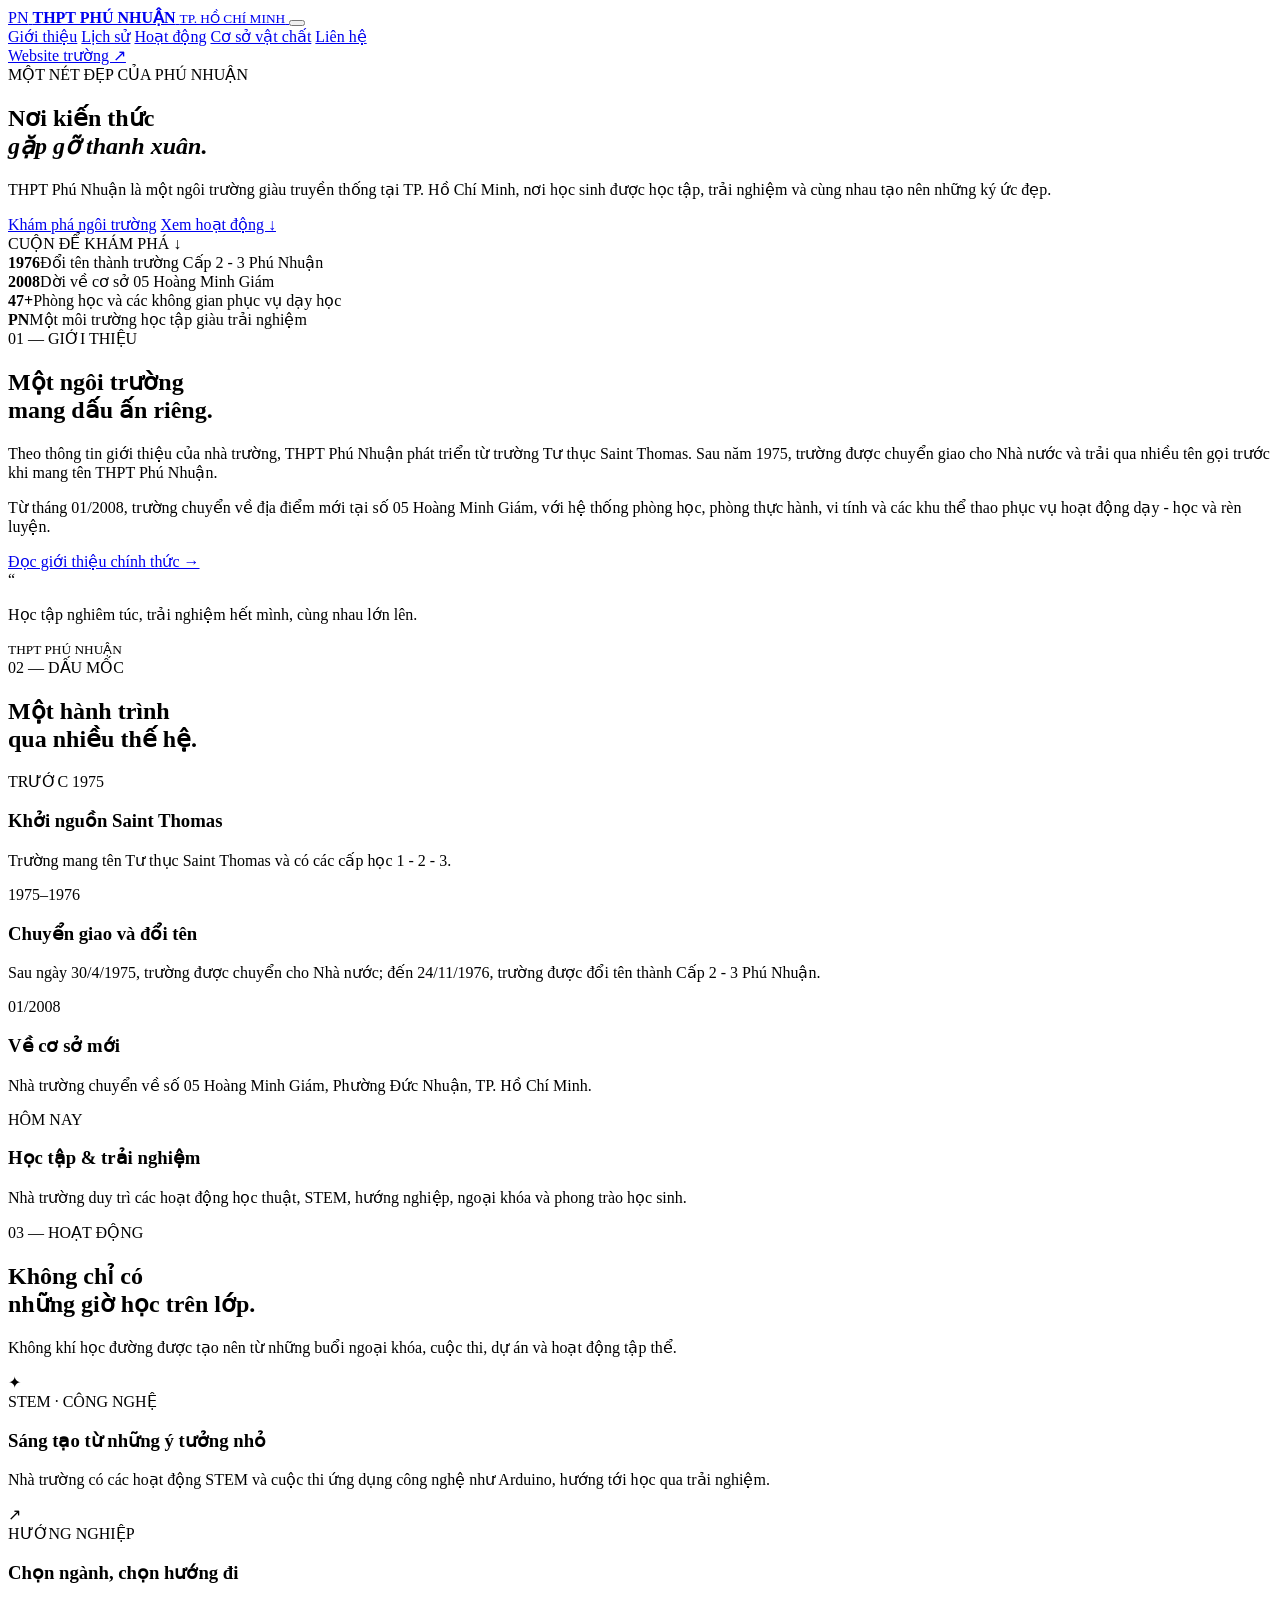
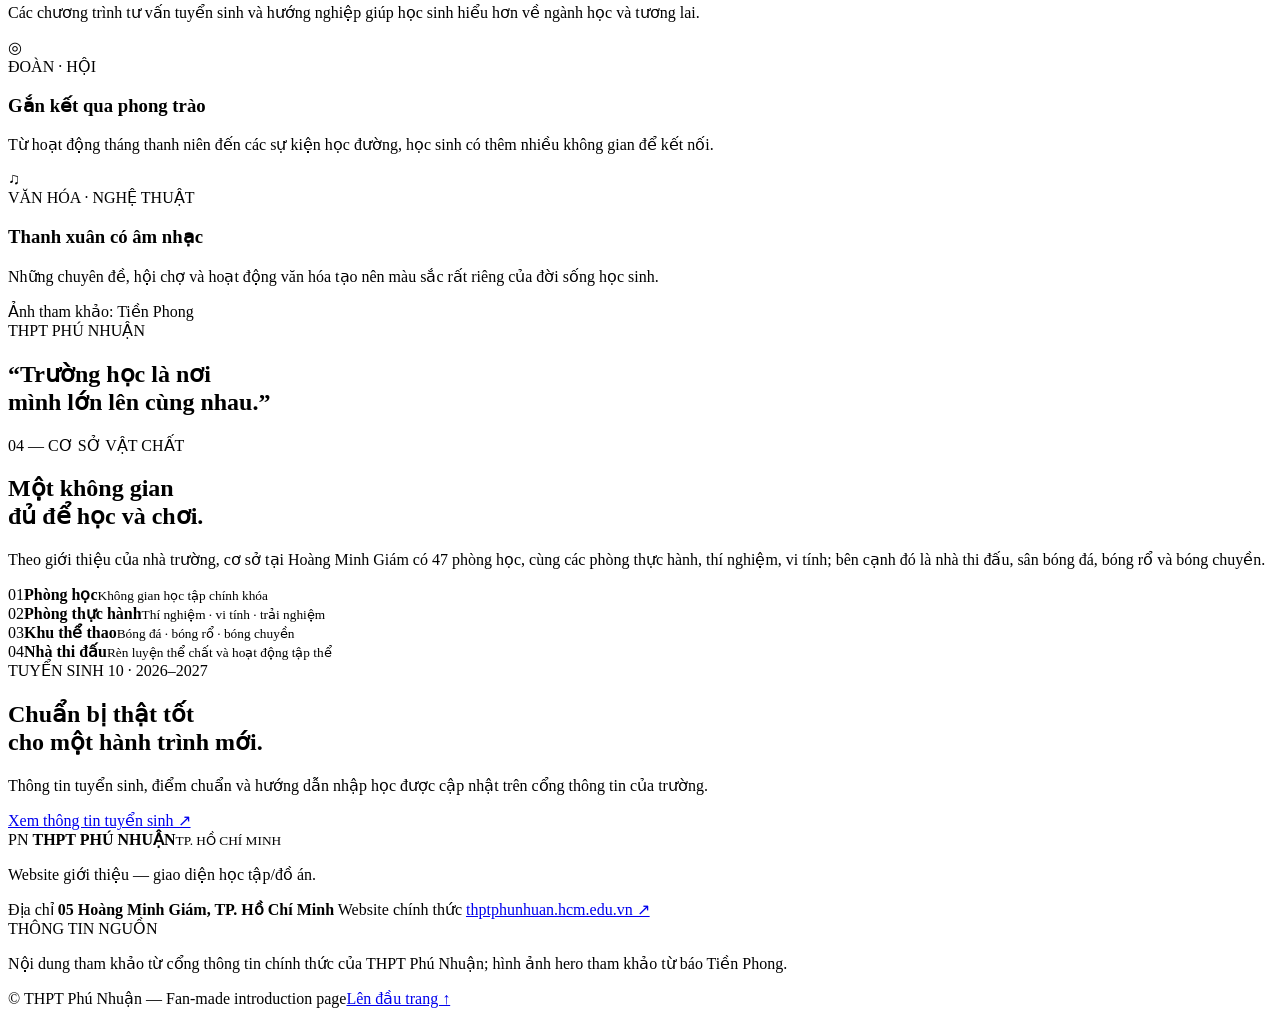
==== index.html @ c1752c41 "Create THPT Phu Nhuan introduction page" ====
<!DOCTYPE html>
<html lang="vi">
<head>
  <meta charset="UTF-8">
  <meta name="viewport" content="width=device-width, initial-scale=1.0">
  <meta name="description" content="Website giới thiệu Trường THPT Phú Nhuận - TP. Hồ Chí Minh.">
  <title>THPT Phú Nhuận | Mái trường thanh xuân</title>
  <link rel="stylesheet" href="style.css">
</head>
<body>
  <header class="site-header" id="top">
    <nav class="nav container">
      <a class="brand" href="#top" aria-label="Trang chủ THPT Phú Nhuận">
        <span class="brand-mark">PN</span>
        <span>
          <strong>THPT PHÚ NHUẬN</strong>
          <small>TP. HỒ CHÍ MINH</small>
        </span>
      </a>

      <button class="menu-toggle" type="button" aria-label="Mở menu" aria-expanded="false">
        <span></span><span></span><span></span>
      </button>

      <div class="nav-links">
        <a href="#gioi-thieu">Giới thiệu</a>
        <a href="#lich-su">Lịch sử</a>
        <a href="#hoat-dong">Hoạt động</a>
        <a href="#co-so">Cơ sở vật chất</a>
        <a href="#lien-he">Liên hệ</a>
      </div>

      <a class="nav-cta" href="https://thptphunhuan.hcm.edu.vn/" target="_blank" rel="noreferrer">Website trường ↗</a>
    </nav>
  </header>

  <main>
    <section class="hero">
      <div class="hero-overlay"></div>
      <div class="container hero-content">
        <div class="eyebrow">MỘT NÉT ĐẸP CỦA PHÚ NHUẬN</div>
        <h1>Nơi kiến thức<br><em>gặp gỡ thanh xuân.</em></h1>
        <p>
          THPT Phú Nhuận là một ngôi trường giàu truyền thống tại TP. Hồ Chí Minh,
          nơi học sinh được học tập, trải nghiệm và cùng nhau tạo nên những ký ức đẹp.
        </p>
        <div class="hero-actions">
          <a class="btn btn-primary" href="#gioi-thieu">Khám phá ngôi trường</a>
          <a class="btn btn-ghost" href="#hoat-dong">Xem hoạt động ↓</a>
        </div>
      </div>
      <div class="scroll-hint">CUỘN ĐỂ KHÁM PHÁ <span>↓</span></div>
    </section>

    <section class="stats">
      <div class="container stats-grid">
        <div class="stat-card reveal"><strong>1976</strong><span>Đổi tên thành trường Cấp 2 - 3 Phú Nhuận</span></div>
        <div class="stat-card reveal"><strong>2008</strong><span>Dời về cơ sở 05 Hoàng Minh Giám</span></div>
        <div class="stat-card reveal"><strong>47+</strong><span>Phòng học và các không gian phục vụ dạy học</span></div>
        <div class="stat-card reveal"><strong>PN</strong><span>Một môi trường học tập giàu trải nghiệm</span></div>
      </div>
    </section>

    <section class="section" id="gioi-thieu">
      <div class="container split">
        <div class="section-copy reveal">
          <div class="eyebrow">01 — GIỚI THIỆU</div>
          <h2>Một ngôi trường<br><span>mang dấu ấn riêng.</span></h2>
          <p>
            Theo thông tin giới thiệu của nhà trường, THPT Phú Nhuận phát triển từ trường
            Tư thục Saint Thomas. Sau năm 1975, trường được chuyển giao cho Nhà nước và
            trải qua nhiều tên gọi trước khi mang tên THPT Phú Nhuận.
          </p>
          <p>
            Từ tháng 01/2008, trường chuyển về địa điểm mới tại số 05 Hoàng Minh Giám,
            với hệ thống phòng học, phòng thực hành, vi tính và các khu thể thao phục vụ
            hoạt động dạy - học và rèn luyện.
          </p>
          <a class="text-link" href="https://thptphunhuan.hcm.edu.vn/gioi-thieu-truong-phu-nhuan/gioi-thieu-truong-thpt-phu-nhuan/ct/88426/430270" target="_blank" rel="noreferrer">Đọc giới thiệu chính thức →</a>
        </div>

        <div class="quote-card reveal">
          <span class="quote-mark">“</span>
          <p>Học tập nghiêm túc, trải nghiệm hết mình, cùng nhau lớn lên.</p>
          <div class="quote-line"></div>
          <small>THPT PHÚ NHUẬN</small>
        </div>
      </div>
    </section>

    <section class="section section-tinted" id="lich-su">
      <div class="container">
        <div class="section-heading reveal">
          <div class="eyebrow">02 — DẤU MỐC</div>
          <h2>Một hành trình<br><span>qua nhiều thế hệ.</span></h2>
        </div>

        <div class="timeline">
          <article class="timeline-item reveal">
            <div class="timeline-year">TRƯỚC 1975</div>
            <div class="timeline-dot"></div>
            <div class="timeline-content">
              <h3>Khởi nguồn Saint Thomas</h3>
              <p>Trường mang tên Tư thục Saint Thomas và có các cấp học 1 - 2 - 3.</p>
            </div>
          </article>
          <article class="timeline-item reveal">
            <div class="timeline-year">1975–1976</div>
            <div class="timeline-dot"></div>
            <div class="timeline-content">
              <h3>Chuyển giao và đổi tên</h3>
              <p>Sau ngày 30/4/1975, trường được chuyển cho Nhà nước; đến 24/11/1976, trường được đổi tên thành Cấp 2 - 3 Phú Nhuận.</p>
            </div>
          </article>
          <article class="timeline-item reveal">
            <div class="timeline-year">01/2008</div>
            <div class="timeline-dot"></div>
            <div class="timeline-content">
              <h3>Về cơ sở mới</h3>
              <p>Nhà trường chuyển về số 05 Hoàng Minh Giám, Phường Đức Nhuận, TP. Hồ Chí Minh.</p>
            </div>
          </article>
          <article class="timeline-item reveal">
            <div class="timeline-year">HÔM NAY</div>
            <div class="timeline-dot"></div>
            <div class="timeline-content">
              <h3>Học tập & trải nghiệm</h3>
              <p>Nhà trường duy trì các hoạt động học thuật, STEM, hướng nghiệp, ngoại khóa và phong trào học sinh.</p>
            </div>
          </article>
        </div>
      </div>
    </section>

    <section class="section" id="hoat-dong">
      <div class="container">
        <div class="section-heading center reveal">
          <div class="eyebrow">03 — HOẠT ĐỘNG</div>
          <h2>Không chỉ có<br><span>những giờ học trên lớp.</span></h2>
          <p>Không khí học đường được tạo nên từ những buổi ngoại khóa, cuộc thi, dự án và hoạt động tập thể.</p>
        </div>

        <div class="activity-grid">
          <article class="activity-card activity-feature reveal">
            <div class="activity-icon">✦</div>
            <div>
              <span>STEM · CÔNG NGHỆ</span>
              <h3>Sáng tạo từ những ý tưởng nhỏ</h3>
              <p>Nhà trường có các hoạt động STEM và cuộc thi ứng dụng công nghệ như Arduino, hướng tới học qua trải nghiệm.</p>
            </div>
          </article>

          <article class="activity-card reveal">
            <div class="activity-icon">↗</div>
            <span>HƯỚNG NGHIỆP</span>
            <h3>Chọn ngành, chọn hướng đi</h3>
            <p>Các chương trình tư vấn tuyển sinh và hướng nghiệp giúp học sinh hiểu hơn về ngành học và tương lai.</p>
          </article>

          <article class="activity-card reveal">
            <div class="activity-icon">◎</div>
            <span>ĐOÀN · HỘI</span>
            <h3>Gắn kết qua phong trào</h3>
            <p>Từ hoạt động tháng thanh niên đến các sự kiện học đường, học sinh có thêm nhiều không gian để kết nối.</p>
          </article>

          <article class="activity-card reveal">
            <div class="activity-icon">♫</div>
            <span>VĂN HÓA · NGHỆ THUẬT</span>
            <h3>Thanh xuân có âm nhạc</h3>
            <p>Những chuyên đề, hội chợ và hoạt động văn hóa tạo nên màu sắc rất riêng của đời sống học sinh.</p>
          </article>
        </div>
      </div>
    </section>

    <section class="photo-banner">
      <div class="photo-credit">Ảnh tham khảo: Tiền Phong</div>
      <div class="container photo-content">
        <div class="eyebrow">THPT PHÚ NHUẬN</div>
        <h2>“Trường học là nơi<br>mình lớn lên cùng nhau.”</h2>
      </div>
    </section>

    <section class="section section-dark" id="co-so">
      <div class="container split facility-wrap">
        <div class="section-copy reveal">
          <div class="eyebrow light">04 — CƠ SỞ VẬT CHẤT</div>
          <h2>Một không gian<br><span>đủ để học và chơi.</span></h2>
          <p>
            Theo giới thiệu của nhà trường, cơ sở tại Hoàng Minh Giám có 47 phòng học,
            cùng các phòng thực hành, thí nghiệm, vi tính; bên cạnh đó là nhà thi đấu,
            sân bóng đá, bóng rổ và bóng chuyền.
          </p>
        </div>

        <div class="facility-list reveal">
          <div><span>01</span><strong>Phòng học</strong><small>Không gian học tập chính khóa</small></div>
          <div><span>02</span><strong>Phòng thực hành</strong><small>Thí nghiệm · vi tính · trải nghiệm</small></div>
          <div><span>03</span><strong>Khu thể thao</strong><small>Bóng đá · bóng rổ · bóng chuyền</small></div>
          <div><span>04</span><strong>Nhà thi đấu</strong><small>Rèn luyện thể chất và hoạt động tập thể</small></div>
        </div>
      </div>
    </section>

    <section class="section admissions">
      <div class="container admissions-box reveal">
        <div>
          <div class="eyebrow">TUYỂN SINH 10 · 2026–2027</div>
          <h2>Chuẩn bị thật tốt<br>cho một hành trình mới.</h2>
          <p>Thông tin tuyển sinh, điểm chuẩn và hướng dẫn nhập học được cập nhật trên cổng thông tin của trường.</p>
        </div>
        <a class="btn btn-primary" href="https://thptphunhuan.hcm.edu.vn/tuyen-sinh-10-nam-hoc-2026-2027/thong-tin-tuyen-sinh-10-nam-hoc-2026-2027/ctfull/99008/560728" target="_blank" rel="noreferrer">Xem thông tin tuyển sinh ↗</a>
      </div>
    </section>
  </main>

  <footer class="site-footer" id="lien-he">
    <div class="container footer-grid">
      <div>
        <div class="brand footer-brand">
          <span class="brand-mark">PN</span>
          <span><strong>THPT PHÚ NHUẬN</strong><small>TP. HỒ CHÍ MINH</small></span>
        </div>
        <p class="footer-note">Website giới thiệu — giao diện học tập/đồ án.</p>
      </div>
      <div class="footer-contact">
        <span>Địa chỉ</span>
        <strong>05 Hoàng Minh Giám, TP. Hồ Chí Minh</strong>
        <span>Website chính thức</span>
        <a href="https://thptphunhuan.hcm.edu.vn/" target="_blank" rel="noreferrer">thptphunhuan.hcm.edu.vn ↗</a>
      </div>
      <div class="footer-credit">
        <span>THÔNG TIN NGUỒN</span>
        <p>Nội dung tham khảo từ cổng thông tin chính thức của THPT Phú Nhuận; hình ảnh hero tham khảo từ báo Tiền Phong.</p>
      </div>
    </div>
    <div class="container footer-bottom"><span>© <span id="year"></span> THPT Phú Nhuận — Fan-made introduction page</span><a href="#top">Lên đầu trang ↑</a></div>
  </footer>

  <script src="script.js"></script>
</body>
</html>
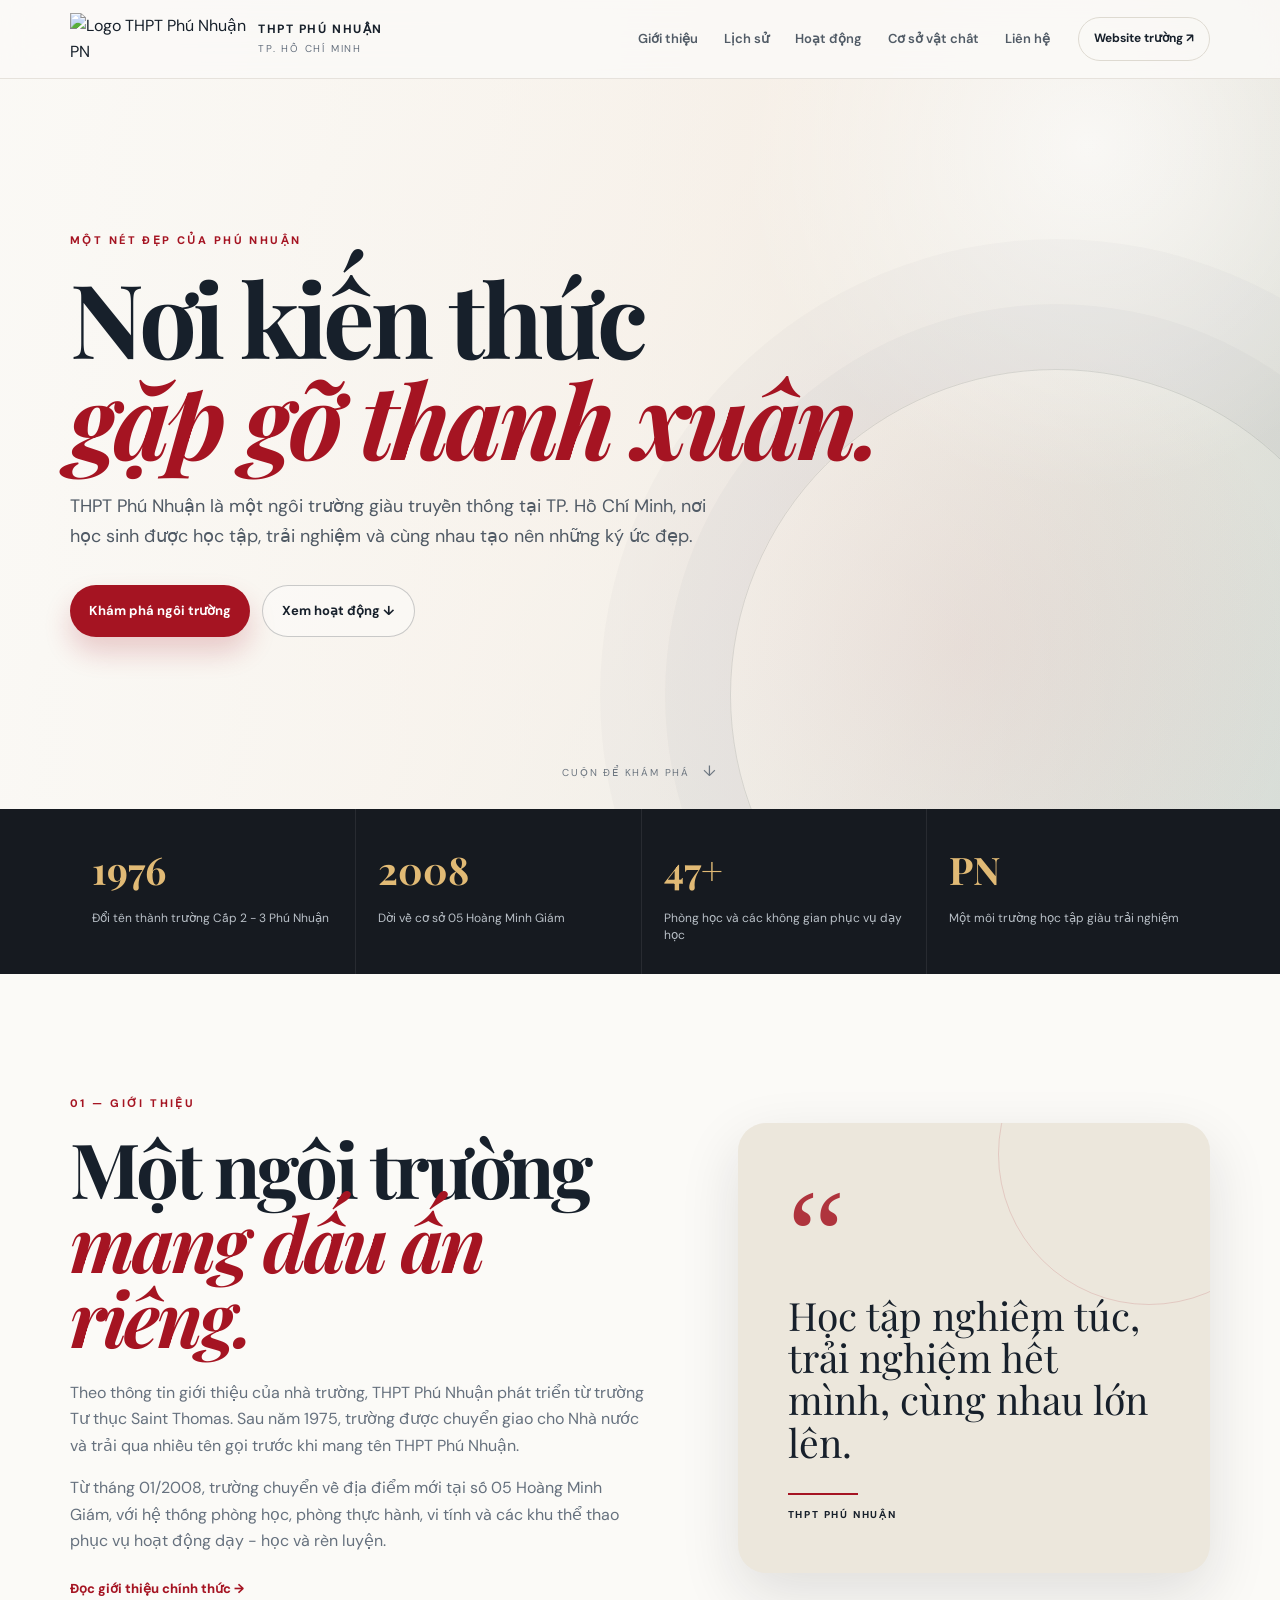
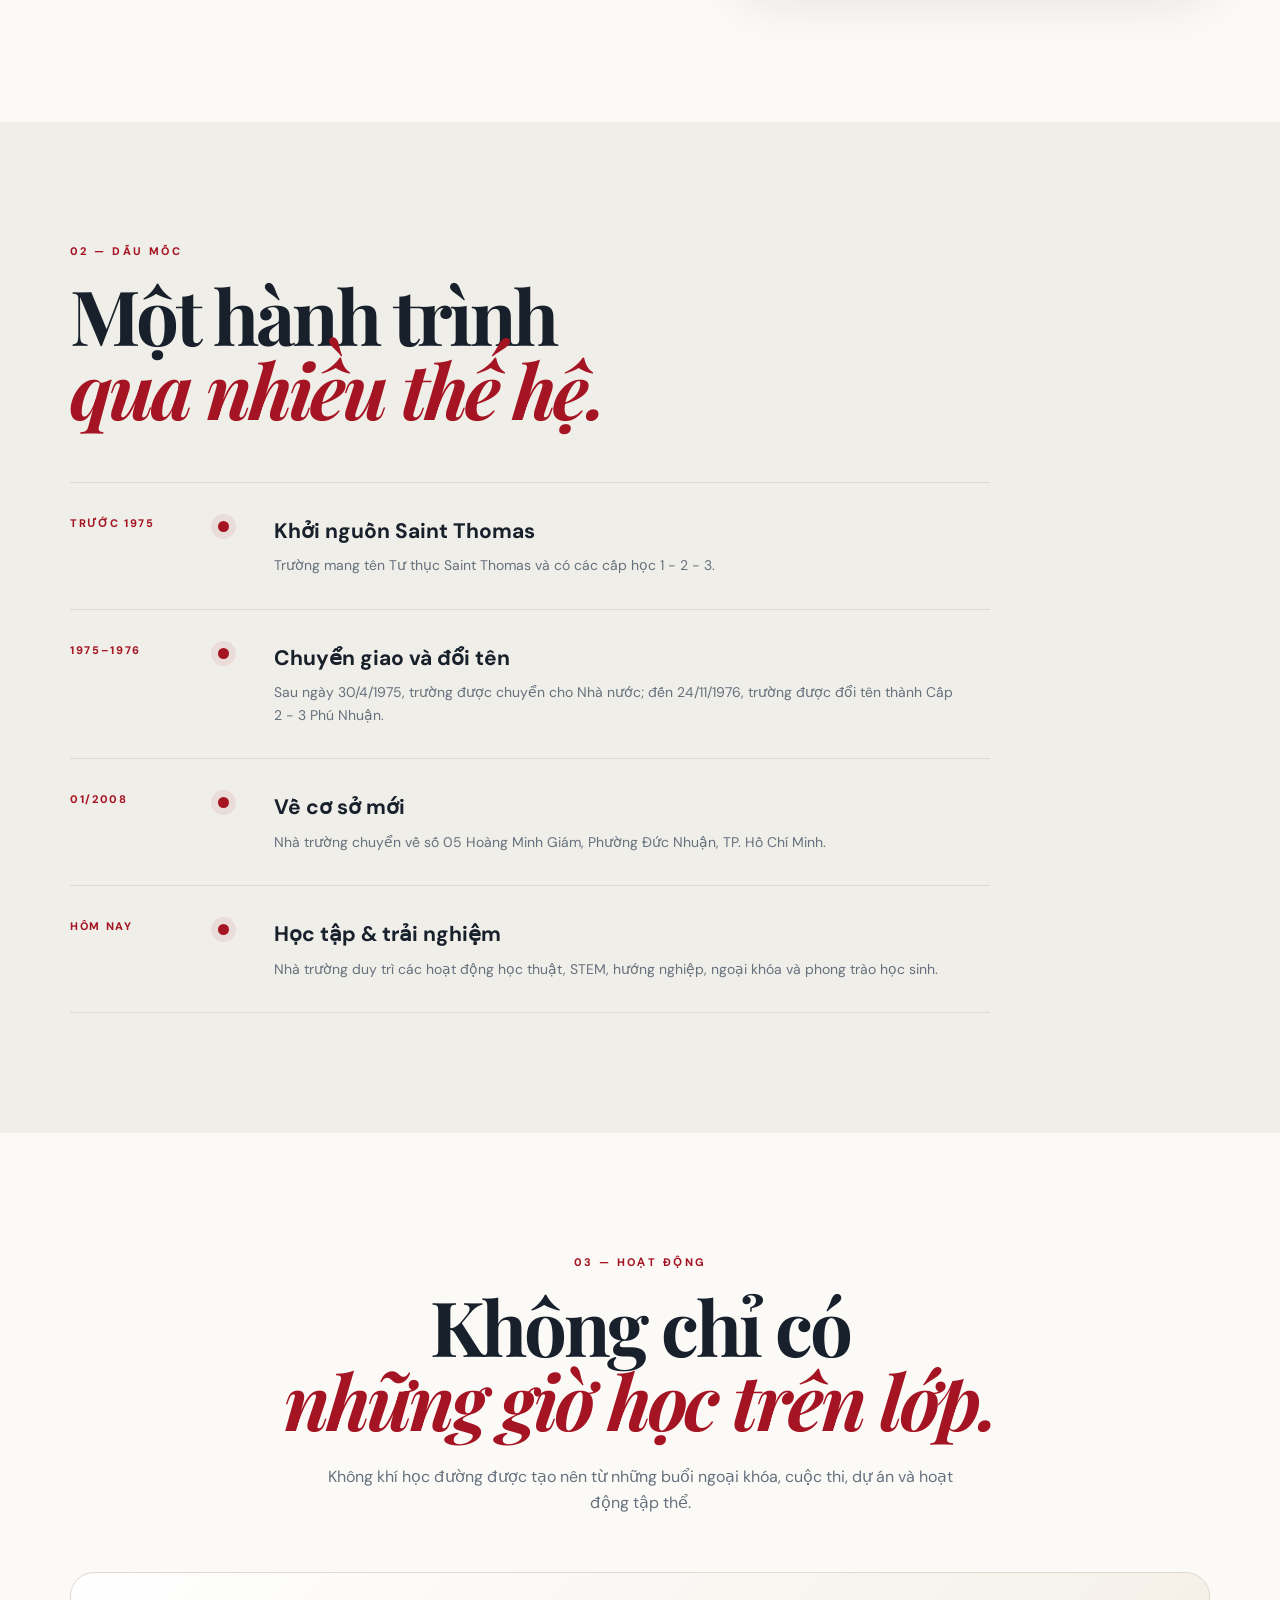
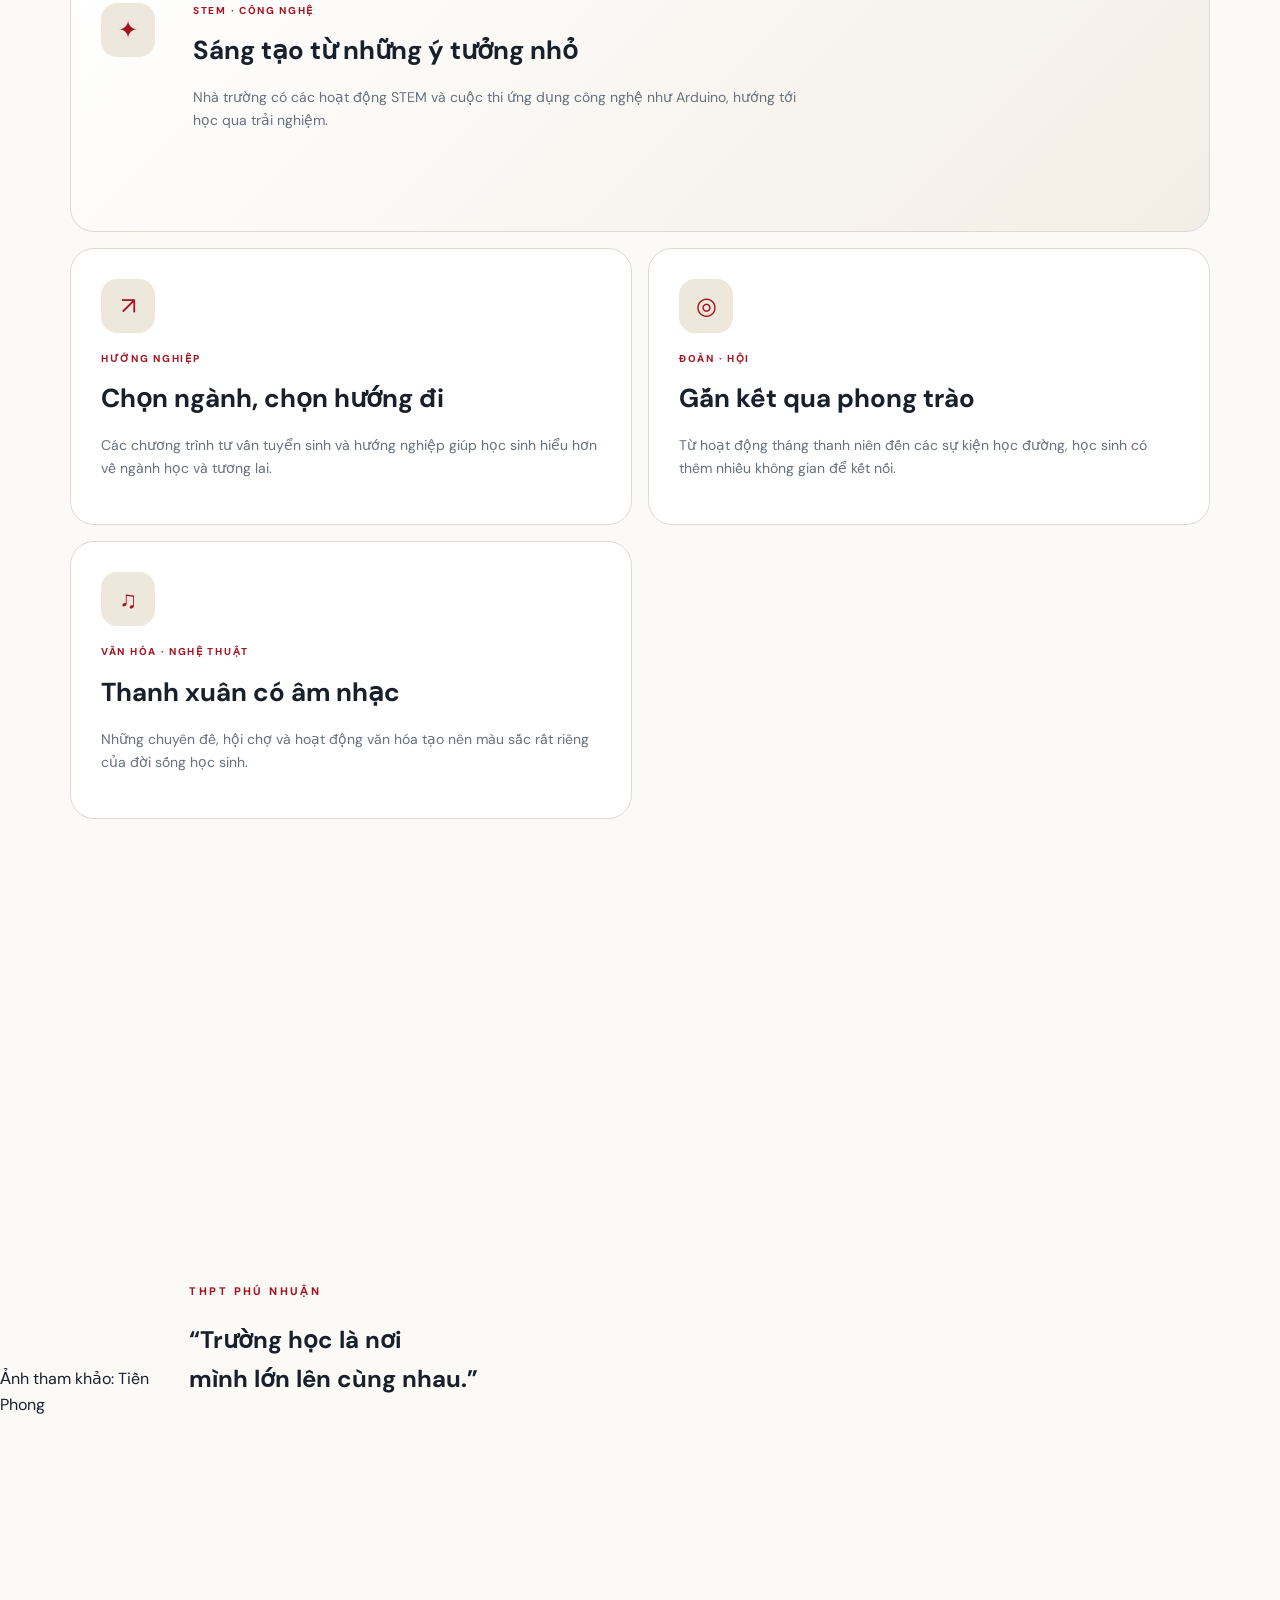
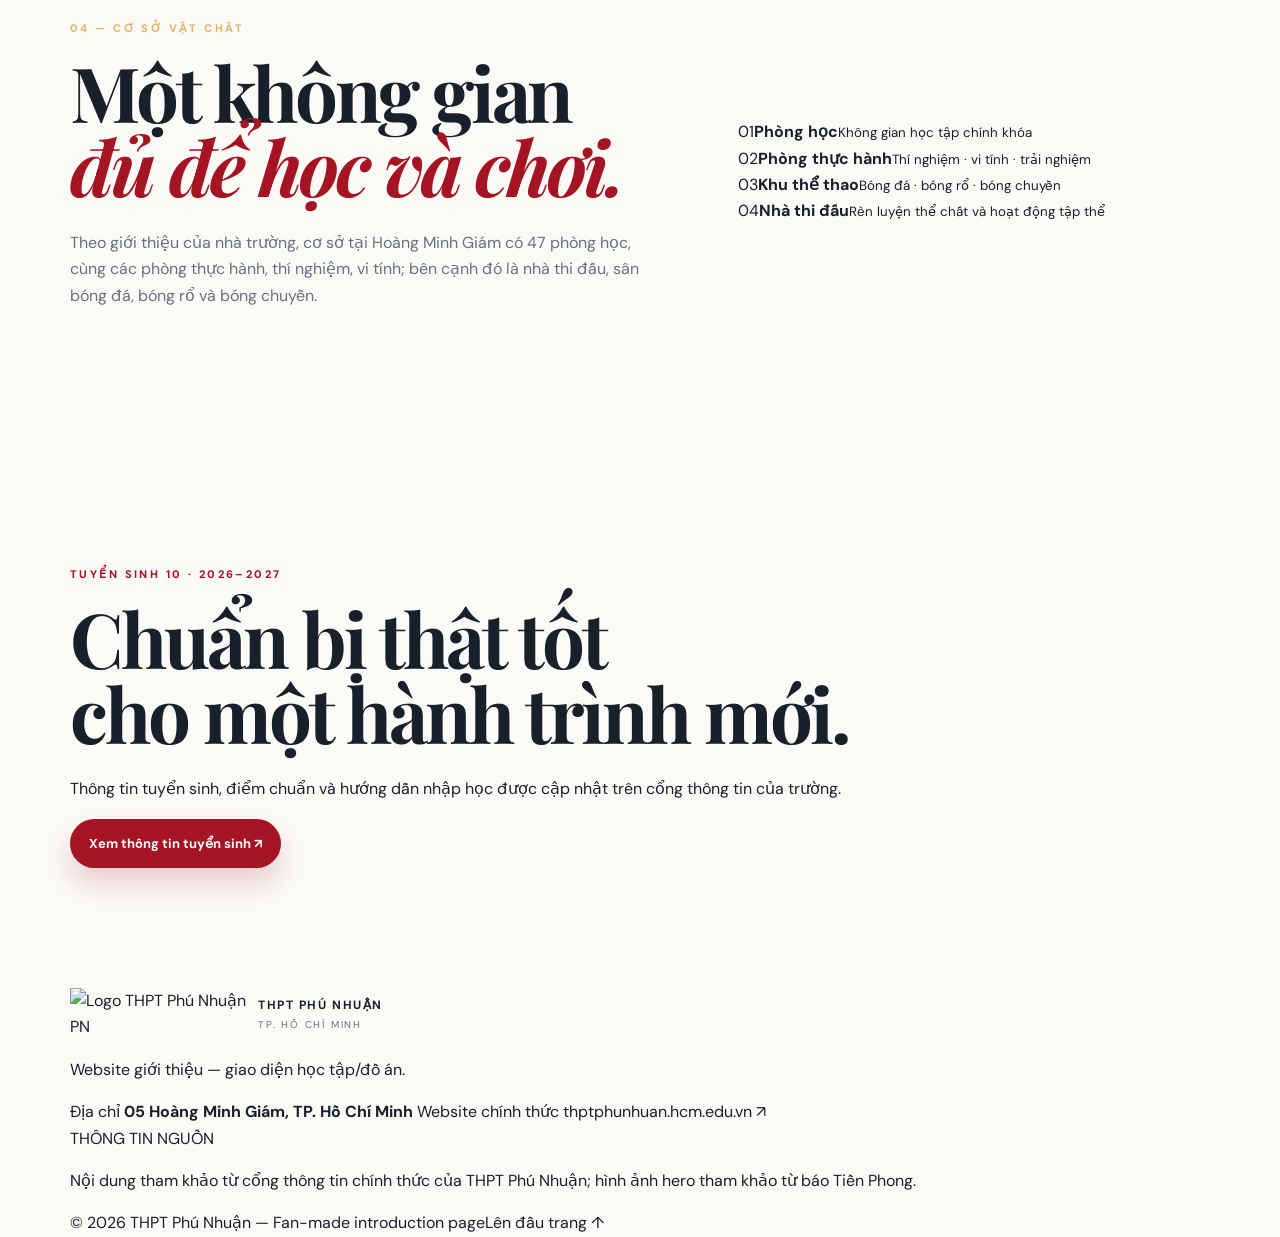
==== commit aaaa6329: "Refine school logo and scrolling UI" ====
--- a/index.html
+++ b/index.html
@@ -8,10 +8,11 @@
   <link rel="stylesheet" href="style.css">
 </head>
 <body>
+  <div class="scroll-progress" aria-hidden="true"><span></span></div>
   <header class="site-header" id="top">
     <nav class="nav container">
       <a class="brand" href="#top" aria-label="Trang chủ THPT Phú Nhuận">
-        <span class="brand-mark">PN</span>
+        <span class="brand-mark-wrap"><img class="school-logo" src="https://thptphunhuan.hcm.edu.vn/favicon.ico" alt="Logo THPT Phú Nhuận"><span class="brand-mark-fallback">PN</span></span>
         <span>
           <strong>THPT PHÚ NHUẬN</strong>
           <small>TP. HỒ CHÍ MINH</small>
@@ -35,9 +36,9 @@
   </header>
 
   <main>
-    <section class="hero">
+    <section class="hero" id="hero">
       <div class="hero-overlay"></div>
-      <div class="container hero-content">
+      <div class="container hero-content" data-parallax="0.16">
         <div class="eyebrow">MỘT NÉT ĐẸP CỦA PHÚ NHUẬN</div>
         <h1>Nơi kiến thức<br><em>gặp gỡ thanh xuân.</em></h1>
         <p>
@@ -49,7 +50,7 @@
           <a class="btn btn-ghost" href="#hoat-dong">Xem hoạt động ↓</a>
         </div>
       </div>
-      <div class="scroll-hint">CUỘN ĐỂ KHÁM PHÁ <span>↓</span></div>
+      <div class="scroll-hint">CUỘN ĐỂ KHÁM PHÁ <span class="scroll-arrow">↓</span></div>
     </section>
 
     <section class="stats">
@@ -219,7 +220,7 @@
     <div class="container footer-grid">
       <div>
         <div class="brand footer-brand">
-          <span class="brand-mark">PN</span>
+          <span class="brand-mark-wrap"><img class="school-logo" src="https://thptphunhuan.hcm.edu.vn/favicon.ico" alt="Logo THPT Phú Nhuận"><span class="brand-mark-fallback">PN</span></span>
           <span><strong>THPT PHÚ NHUẬN</strong><small>TP. HỒ CHÍ MINH</small></span>
         </div>
         <p class="footer-note">Website giới thiệu — giao diện học tập/đồ án.</p>
--- a/style.css
+++ b/style.css
@@ -0,0 +1,165 @@
+@import url('https://fonts.googleapis.com/css2?family=DM+Sans:wght@400;500;600;700&family=Playfair+Display:wght@600;700;800&display=swap');
+
+:root{
+  --ink:#17202b;
+  --muted:#66717e;
+  --paper:#fbfaf7;
+  --soft:#f1efe9;
+  --line:#dedad1;
+  --accent:#a51422;
+  --accent-2:#d6aa54;
+  --dark:#161a20;
+  --white:#fff;
+  --shadow:0 22px 60px rgba(24,28,33,.12);
+}
+
+*{box-sizing:border-box}
+html{scroll-behavior:smooth}
+body{margin:0;background:var(--paper);color:var(--ink);font-family:"DM Sans",Arial,sans-serif;line-height:1.65}
+a{color:inherit;text-decoration:none}
+img{max-width:100%;display:block}
+.container{width:min(1140px,calc(100% - 40px));margin:0 auto}
+.site-header{position:fixed;inset:0 0 auto;z-index:20;background:rgba(251,250,247,.86);backdrop-filter:blur(18px);border-bottom:1px solid rgba(222,218,209,.72)}
+.nav{min-height:78px;display:flex;align-items:center;gap:28px}
+.brand{display:flex;align-items:center;gap:12px;min-width:max-content}
+.brand-mark{display:grid;place-items:center;width:40px;height:40px;border-radius:12px;background:var(--accent);color:#fff;font-weight:800;letter-spacing:-.04em;box-shadow:0 8px 22px rgba(165,20,34,.25)}
+.brand strong{display:block;font-size:12px;letter-spacing:.13em}
+.brand small{display:block;font-size:10px;letter-spacing:.18em;color:var(--muted);margin-top:1px}
+.nav-links{display:flex;gap:26px;margin-left:auto}
+.nav-links a{font-size:13px;color:#515b66;font-weight:600;position:relative}
+.nav-links a:after{content:"";position:absolute;left:0;right:100%;bottom:-8px;height:2px;background:var(--accent);transition:.25s}
+.nav-links a:hover:after{right:0}
+.nav-cta{font-size:12px;font-weight:700;padding:11px 15px;border:1px solid var(--line);border-radius:999px}
+.menu-toggle{display:none;margin-left:auto;border:0;background:none;padding:8px}
+.menu-toggle span{display:block;width:24px;height:2px;background:var(--ink);margin:5px 0}
+.hero{min-height:90vh;padding-top:78px;display:flex;align-items:center;position:relative;overflow:hidden;background:linear-gradient(120deg,#f6f1e9 0%,#f2e7db 48%,#d4dad4 100%)}
+.hero:before{content:"";position:absolute;inset:0;background:
+ radial-gradient(circle at 85% 18%,rgba(255,255,255,.72),transparent 27%),
+ radial-gradient(circle at 75% 80%,rgba(165,20,34,.08),transparent 30%);
+}
+.hero:after{content:"";position:absolute;right:-8%;bottom:-26%;width:650px;height:650px;border-radius:50%;border:1px solid rgba(23,32,43,.12);box-shadow:0 0 0 65px rgba(23,32,43,.025),0 0 0 130px rgba(23,32,43,.02)}
+.hero-overlay{position:absolute;inset:0;background:linear-gradient(90deg,rgba(251,250,247,.88) 0%,rgba(251,250,247,.55) 50%,rgba(251,250,247,.1) 100%)}
+.hero-content{position:relative;z-index:2;padding:110px 0 130px}
+.eyebrow{font-size:11px;letter-spacing:.22em;font-weight:800;color:var(--accent);margin-bottom:18px}
+.eyebrow.light{color:#ddb66b}
+.hero h1,.section-heading h2,.section-copy h2,.admissions h2{font-family:"Playfair Display",Georgia,serif;line-height:.98;letter-spacing:-.04em}
+.hero h1{font-size:clamp(62px,8vw,110px);max-width:850px;margin:0 0 24px}
+.hero h1 em,.section-heading h2 span,.section-copy h2 span{color:var(--accent);font-style:italic}
+.hero p{max-width:650px;color:#505a65;font-size:18px}
+.hero-actions{display:flex;gap:12px;margin-top:34px;flex-wrap:wrap}
+.btn{display:inline-flex;align-items:center;justify-content:center;padding:14px 19px;border-radius:999px;font-weight:700;font-size:13px;transition:.25s;cursor:pointer}
+.btn-primary{background:var(--accent);color:#fff;box-shadow:0 15px 28px rgba(165,20,34,.2)}
+.btn-primary:hover{transform:translateY(-2px);box-shadow:0 19px 30px rgba(165,20,34,.28)}
+.btn-ghost{border:1px solid rgba(23,32,43,.22);background:rgba(255,255,255,.35)}
+.btn-ghost:hover{background:#fff}
+.scroll-hint{position:absolute;z-index:2;left:50%;bottom:26px;transform:translateX(-50%);font-size:10px;letter-spacing:.18em;color:#6d7680}
+.scroll-hint span{margin-left:8px;font-size:15px}
+.stats{position:relative;z-index:4;margin-top:-1px;background:var(--dark);color:#fff}
+.stats-grid{display:grid;grid-template-columns:repeat(4,1fr);gap:1px}
+.stat-card{padding:30px 22px;border-left:1px solid rgba(255,255,255,.08)}
+.stat-card:first-child{border-left:0}
+.stat-card strong{display:block;font-family:"Playfair Display",Georgia,serif;font-size:38px;color:#e1ba75}
+.stat-card span{display:block;color:#b9c0c7;font-size:12px;line-height:1.45;margin-top:8px}
+.section{padding:120px 0}
+.split{display:grid;grid-template-columns:1.1fr .9fr;gap:90px;align-items:center}
+.section-copy h2,.section-heading h2,.admissions h2{font-size:clamp(48px,6vw,76px);margin:0 0 26px}
+.section-copy p,.section-heading p{color:var(--muted);max-width:650px}
+.text-link{display:inline-block;margin-top:8px;color:var(--accent);font-size:13px;font-weight:800}
+.quote-card{background:#ece7dc;min-height:450px;border-radius:28px;padding:50px;display:flex;flex-direction:column;justify-content:end;box-shadow:var(--shadow);position:relative;overflow:hidden}
+.quote-card:before{content:"";position:absolute;width:300px;height:300px;border-radius:50%;border:1px solid rgba(165,20,34,.14);top:-120px;right:-90px}
+.quote-mark{font-family:Georgia,serif;font-size:130px;line-height:.6;color:var(--accent);opacity:.85}
+.quote-card p{font-family:"Playfair Display",Georgia,serif;font-size:39px;line-height:1.08;max-width:460px;margin:20px 0 30px}
+.quote-line{width:70px;height:2px;background:var(--accent);margin-bottom:12px}
+.quote-card small{font-size:10px;letter-spacing:.18em;font-weight:800}
+.section-tinted{background:#f0eee8}
+.section-heading{max-width:760px;margin-bottom:55px}
+.section-heading.center{text-align:center;margin:0 auto 55px}
+.section-heading.center p{margin:0 auto}
+.timeline{max-width:920px;border-top:1px solid var(--line)}
+.timeline-item{display:grid;grid-template-columns:120px 28px 1fr;gap:28px;padding:31px 0;border-bottom:1px solid var(--line);align-items:start}
+.timeline-year{font-size:11px;letter-spacing:.15em;font-weight:800;color:var(--accent)}
+.timeline-dot{width:11px;height:11px;border-radius:50%;background:var(--accent);margin-top:7px;box-shadow:0 0 0 7px rgba(165,20,34,.08)}
+.timeline-content h3{margin:0 0 6px;font-size:21px}
+.timeline-content p{margin:0;color:var(--muted);max-width:680px;font-size:14px}
+.activity-grid{display:grid;grid-template-columns:repeat(2,1fr);gap:16px}
+.activity-card{min-height:260px;border:1px solid var(--line);border-radius:24px;padding:30px;background:#fff;transition:.3s}
+.activity-card:hover{transform:translateY(-6px);box-shadow:var(--shadow)}
+.activity-feature{grid-column:span 2;display:grid;grid-template-columns:70px 1fr;gap:22px;background:linear-gradient(135deg,#fff,#f3eee5)}
+.activity-icon{width:54px;height:54px;display:grid;place-items:center;border-radius:16px;background:#eee7dc;color:var(--accent);font-size:24px}
+.activity-card span{display:block;font-size:10px;letter-spacing:.17em;font-weight:800;color:var(--accent);margin:18px 0 10px}
+.activity-feature span{margin-top:0}
+.activity-card h3{font-size:26px;margin:0 0 8px}
+.activity-card p{color:var(--muted);font-size:14px;max-width:620px}
+.photo-banner{min-height:560px;position:relative;display:flex;align-items:end;padding:80px 0;background:
+ linear-gradient(90deg,rgba(22,26,32,.78),rgba(22,26,32,.2)),
+ url("https://cdn.tienphong.vn/images/ca36c810f10687f5782b467aa7f31f6836b3adfe2396f32dc4cf45c342497795465a36f2bdc43b1c51b9edc84b6e91644d0ec88569502da11fc8c3a8b1655cb4b190cb1fc4f06c3efd2329f0877b8de9/58d4ef88b89c5-17500447100606288949512372777906o.jpg);
+background-position:center;background-size:cover;background-attachment:fixed}
+.photo-content{position:relative;color:#fff}
+.photo-content .eyebrow{color:#efd18f}
+.photo-content h2{font-family:"Playfair Display",Georgia,serif;font-size:clamp(45px,6vw,72px);line-height:1.03;margin:0;letter-spacing:-.04em}
+.photo-credit{position:absolute;right:18px;bottom:14px;color:rgba(255,255,255,.75);font-size:10px;letter-spacing:.08em;z-index:2}
+.section-dark{background:var(--dark);color:#fff}
+.section-dark .section-copy p{color:#b8c0c8}
+.facility-wrap{align-items:start}
+.facility-list{border-top:1px solid rgba(255,255,255,.14)}
+.facility-list>div{display:grid;grid-template-columns:48px 1fr;column-gap:14px;padding:20px 0;border-bottom:1px solid rgba(255,255,255,.14)}
+.facility-list span{grid-row:span 2;color:#dbb970;font-size:11px;letter-spacing:.12em}
+.facility-list strong{font-size:18px}
+.facility-list small{color:#99a2ad;font-size:12px}
+.admissions{padding-top:90px}
+.admissions-box{display:flex;justify-content:space-between;gap:40px;align-items:center;border:1px solid var(--line);padding:54px;border-radius:30px;background:linear-gradient(135deg,#f1ece2,#fff)}
+.admissions h2{font-size:52px;margin-bottom:18px}
+.admissions p{max-width:580px;color:var(--muted)}
+.site-footer{background:#101318;color:#f3f5f7;padding-top:70px}
+.footer-grid{display:grid;grid-template-columns:1.2fr 1fr .9fr;gap:50px;padding-bottom:55px}
+.footer-brand .brand-mark{background:#efe0bd;color:#161a20;box-shadow:none}
+.footer-brand strong{color:#fff}
+.footer-note{color:#828b96;font-size:12px;margin-top:18px}
+.footer-contact span,.footer-credit span{display:block;text-transform:uppercase;font-size:9px;letter-spacing:.19em;color:#78818c;margin-bottom:7px}
+.footer-contact strong,.footer-contact a{display:block;font-size:13px;margin-bottom:22px}
+.footer-credit p{color:#828b96;font-size:12px}
+.footer-bottom{padding:18px 0 24px;border-top:1px solid rgba(255,255,255,.08);display:flex;justify-content:space-between;gap:20px;color:#76808b;font-size:11px}
+.footer-bottom a{color:#d6d9dd}
+.reveal{opacity:0;transform:translateY(24px);transition:opacity .75s ease,transform .75s ease}
+.reveal.is-visible{opacity:1;transform:none}
+
+@media(max-width:900px){
+  .nav-links{display:none}
+  .nav-cta{margin-left:auto}
+  .menu-toggle{display:block}
+  .nav.open{flex-wrap:wrap}
+  .nav.open .nav-links{display:flex;flex-direction:column;order:4;width:100%;gap:14px;padding:10px 0 18px}
+  .nav.open .nav-cta{display:none}
+  .stats-grid{grid-template-columns:repeat(2,1fr)}
+  .split{grid-template-columns:1fr;gap:55px}
+  .activity-grid{grid-template-columns:1fr}
+  .activity-feature{grid-column:span 1}
+  .footer-grid{grid-template-columns:1fr 1fr}
+  .footer-credit{grid-column:span 2}
+}
+@media(max-width:640px){
+  .container{width:min(100% - 28px,1140px)}
+  .nav{min-height:68px;gap:12px}
+  .brand strong{font-size:10px}
+  .nav-cta{display:none}
+  .hero{min-height:82vh;padding-top:68px}
+  .hero-content{padding:80px 0 120px}
+  .hero h1{font-size:54px}
+  .hero p{font-size:16px}
+  .stats-grid{grid-template-columns:1fr 1fr}
+  .stat-card{padding:23px 16px}
+  .stat-card strong{font-size:31px}
+  .section{padding:82px 0}
+  .quote-card{min-height:350px;padding:34px}
+  .quote-card p{font-size:31px}
+  .timeline-item{grid-template-columns:86px 18px 1fr;gap:15px}
+  .timeline-content h3{font-size:18px}
+  .activity-card h3{font-size:23px}
+  .photo-banner{min-height:500px;background-attachment:scroll}
+  .admissions-box{padding:32px;display:block}
+  .admissions h2{font-size:42px}
+  .admissions .btn{margin-top:14px}
+  .footer-grid{grid-template-columns:1fr}
+  .footer-credit{grid-column:auto}
+  .footer-bottom{flex-direction:column}
+}
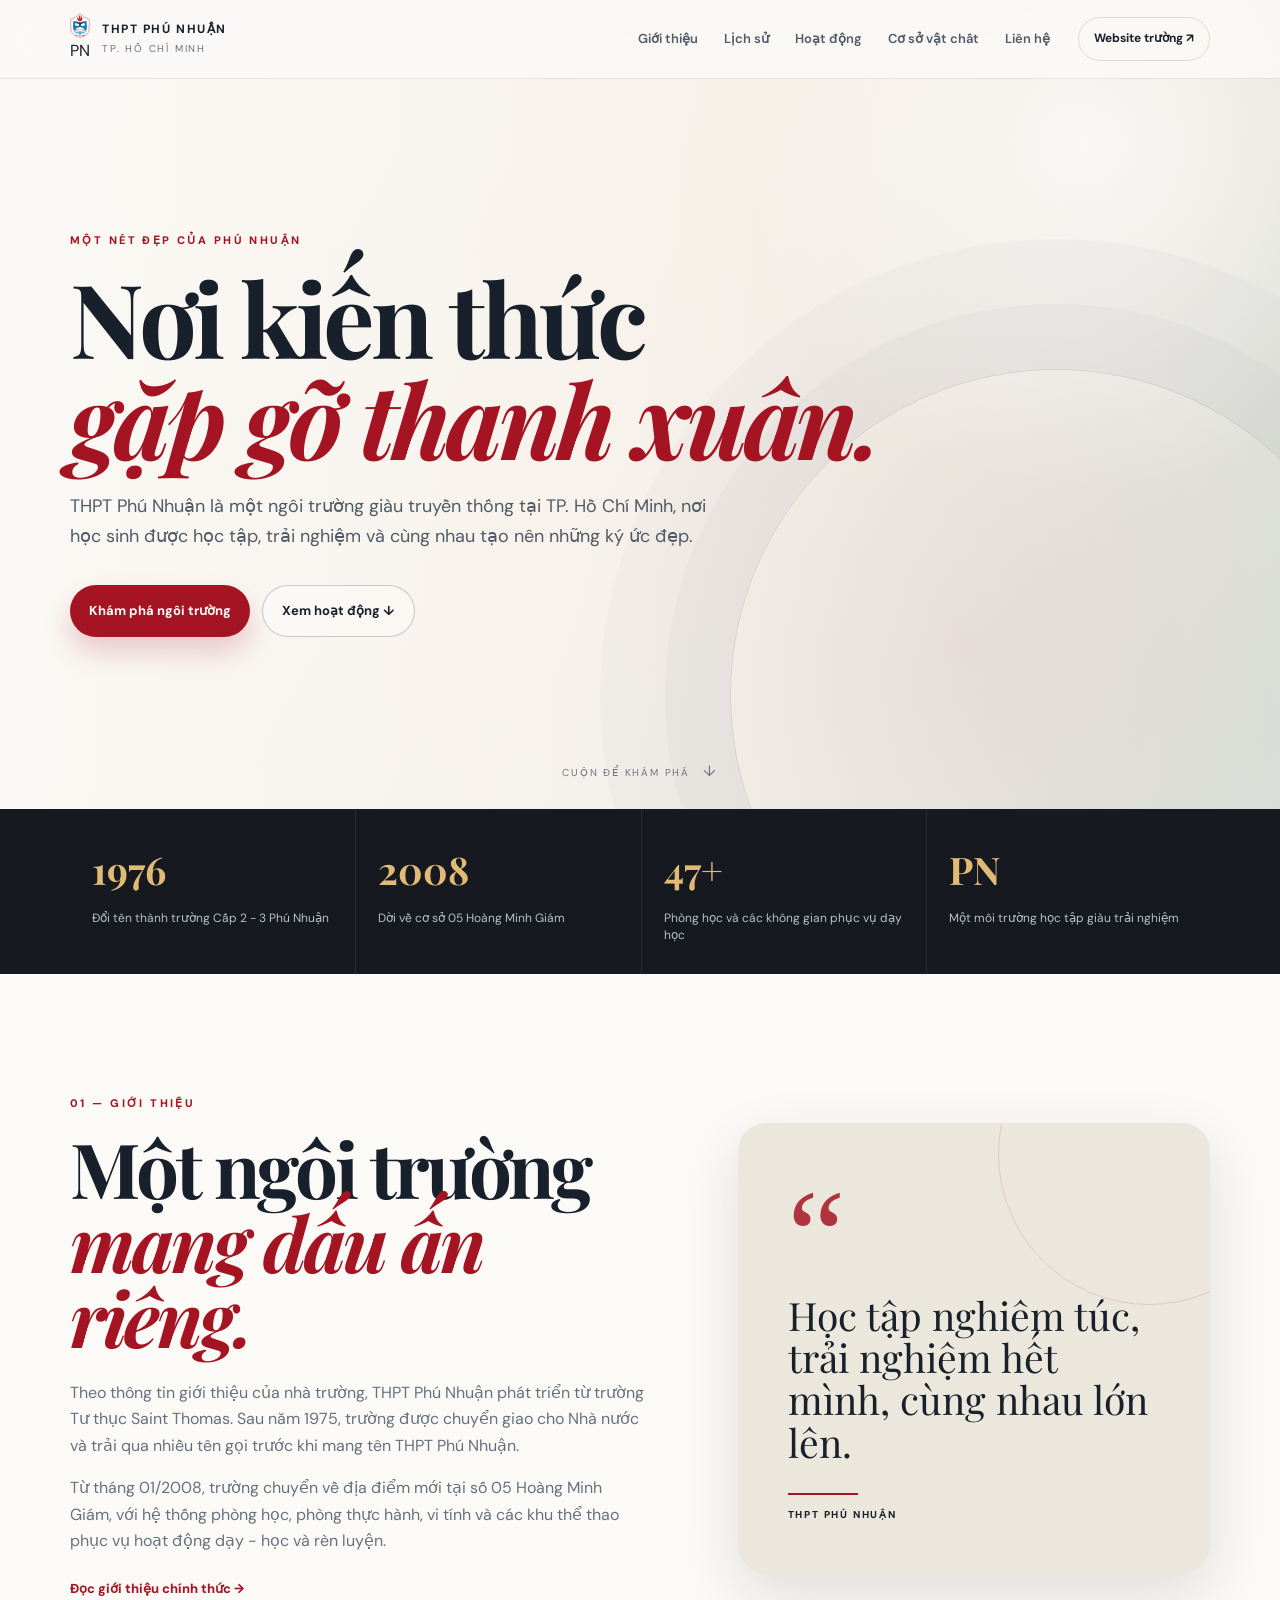
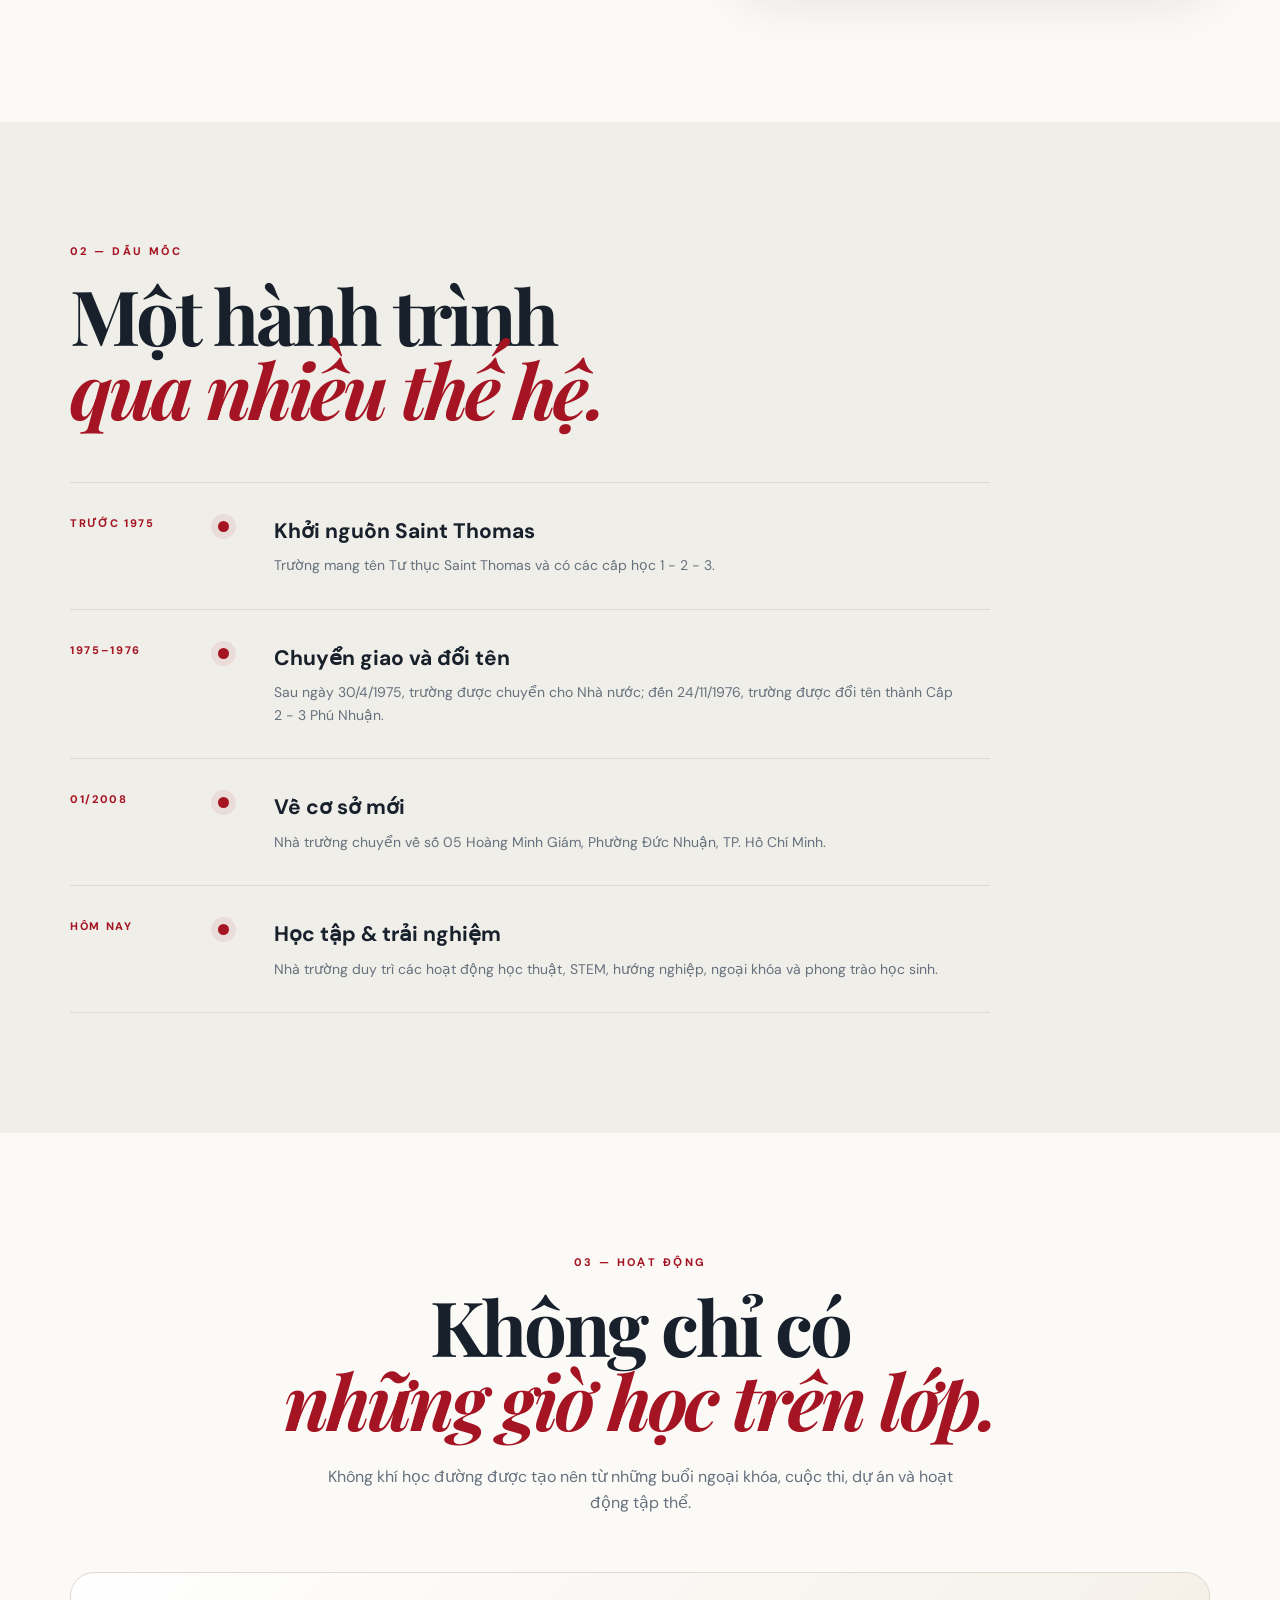
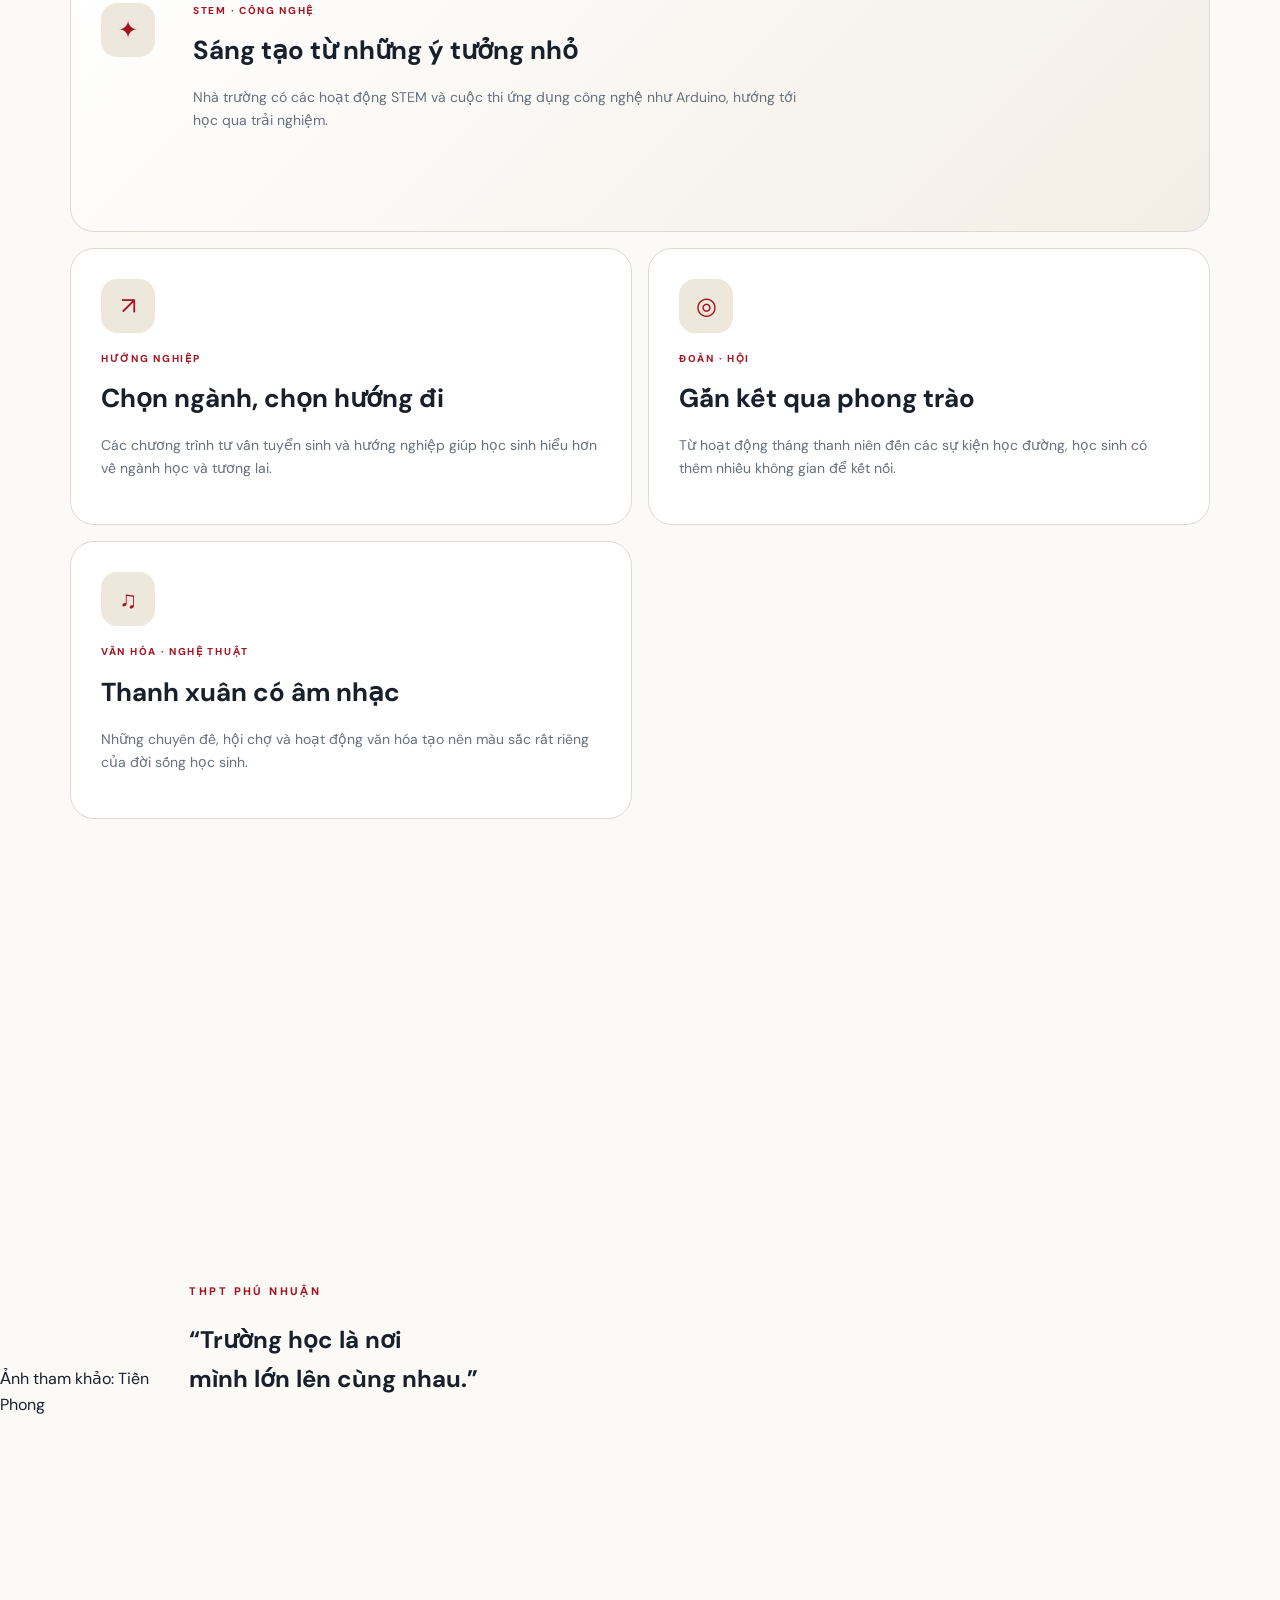
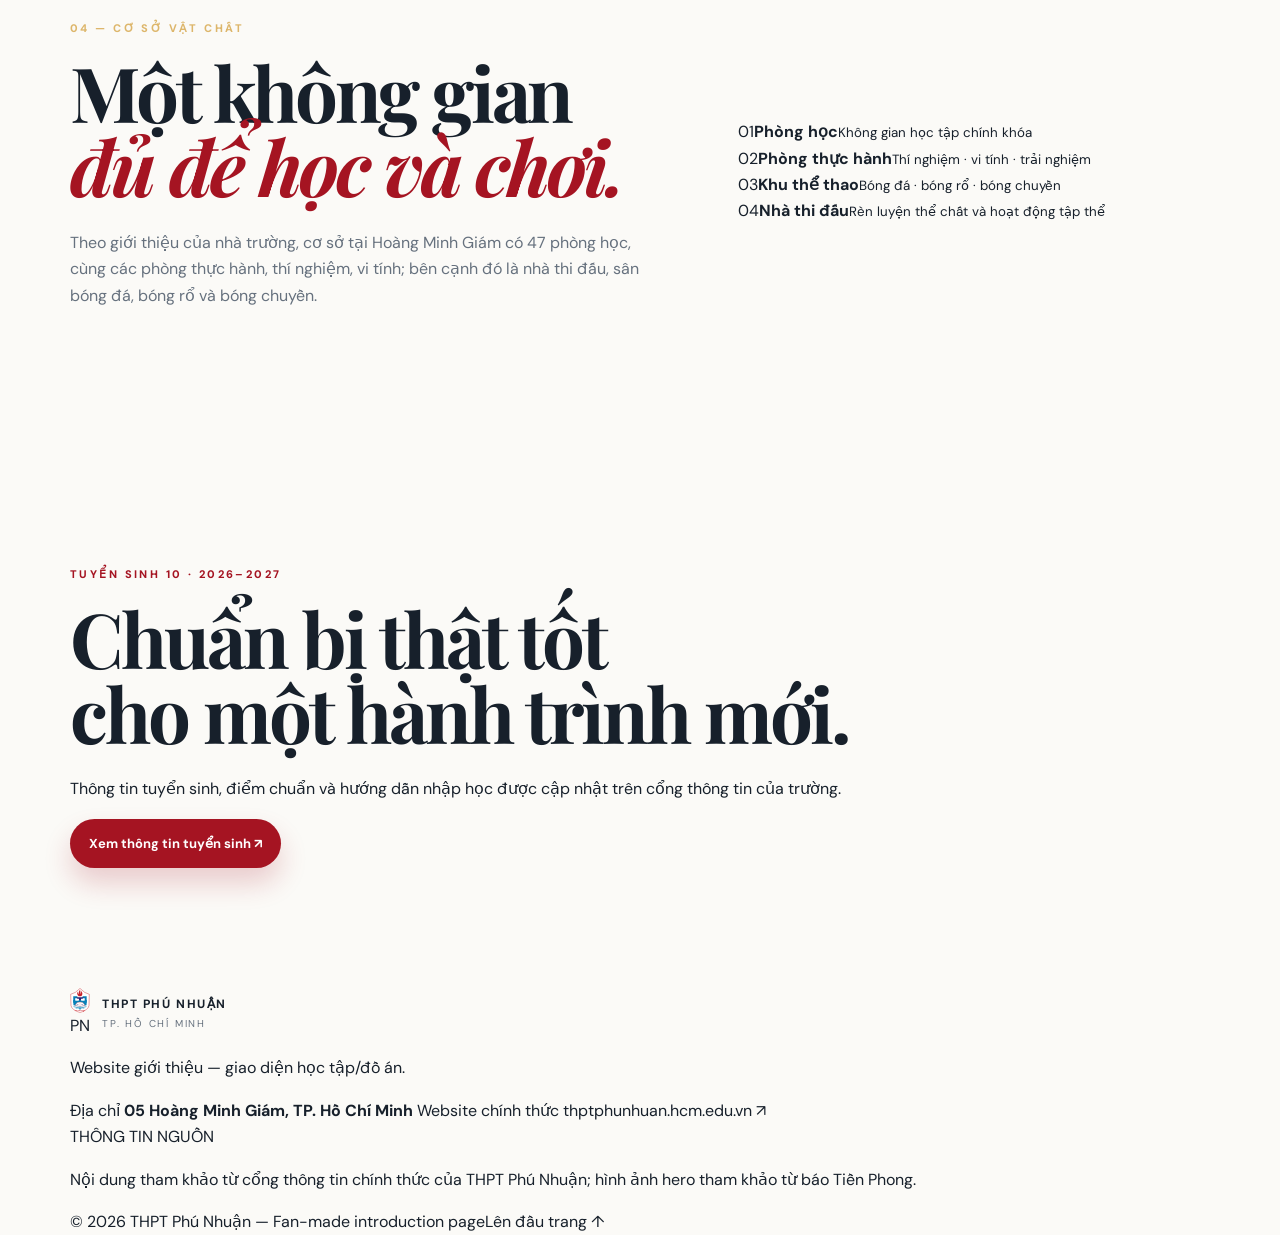
==== commit dc456e01: "Use school emblem and correct logo path" ====
--- a/index.html
+++ b/index.html
@@ -12,7 +12,7 @@
   <header class="site-header" id="top">
     <nav class="nav container">
       <a class="brand" href="#top" aria-label="Trang chủ THPT Phú Nhuận">
-        <span class="brand-mark-wrap"><img class="school-logo" src="https://thptphunhuan.hcm.edu.vn/favicon.ico" alt="Logo THPT Phú Nhuận"><span class="brand-mark-fallback">PN</span></span>
+        <span class="brand-mark-wrap"><img class="school-logo" src="logo.svg" alt="Logo THPT Phú Nhuận"><span class="brand-mark-fallback">PN</span></span>
         <span>
           <strong>THPT PHÚ NHUẬN</strong>
           <small>TP. HỒ CHÍ MINH</small>
@@ -38,7 +38,7 @@
   <main>
     <section class="hero" id="hero">
       <div class="hero-overlay"></div>
-      <div class="container hero-content" data-parallax="0.16">
+      <div class="container hero-content">
         <div class="eyebrow">MỘT NÉT ĐẸP CỦA PHÚ NHUẬN</div>
         <h1>Nơi kiến thức<br><em>gặp gỡ thanh xuân.</em></h1>
         <p>
@@ -220,7 +220,7 @@
     <div class="container footer-grid">
       <div>
         <div class="brand footer-brand">
-          <span class="brand-mark-wrap"><img class="school-logo" src="https://thptphunhuan.hcm.edu.vn/favicon.ico" alt="Logo THPT Phú Nhuận"><span class="brand-mark-fallback">PN</span></span>
+          <span class="brand-mark-wrap"><img class="school-logo" src="logo.svg" alt="Logo THPT Phú Nhuận"><span class="brand-mark-fallback">PN</span></span>
           <span><strong>THPT PHÚ NHUẬN</strong><small>TP. HỒ CHÍ MINH</small></span>
         </div>
         <p class="footer-note">Website giới thiệu — giao diện học tập/đồ án.</p>
--- a/style.css
+++ b/style.css
@@ -162,4 +162,29 @@
   .footer-grid{grid-template-columns:1fr}
   .footer-credit{grid-column:auto}
   .footer-bottom{flex-direction:column}
-}+}
+/* Scroll polish + school identity */
+body{overflow-x:hidden}
+.scroll-progress{position:fixed;top:0;left:0;width:100%;height:3px;background:transparent;z-index:1000;pointer-events:none}
+.scroll-progress span{display:block;height:100%;width:0;background:linear-gradient(90deg,var(--accent),#e4bb70);box-shadow:0 0 14px rgba(165,20,34,.35);transition:width .08s linear}
+.site-header.scrolled{box-shadow:0 10px 28px rgba(23,32,43,.08);background:rgba(251,250,247,.94)}
+.brand-mark-wrap{position:relative;width:42px;height:42px;display:grid;place-items:center;flex:0 0 42px}
+.school-logo{width:42px;height:42px;object-fit:contain;border-radius:50%;filter:drop-shadow(0 6px 12px rgba(23,32,43,.12))}
+.school-logo[src=""]{display:none}
+.brand-mark-wrap:has(.school-logo[style*="display: none"]) .brand-mark-fallback{display:grid}
+.brand-mark-fallback{display:none;place-items:center;width:40px;height:40px;border-radius:50%;background:var(--accent);color:#fff;font-weight:900;font-size:14px;border:3px solid #e6c67e;box-shadow:0 6px 18px rgba(165,20,34,.24)}
+.hero-content{will-change:transform}
+.scroll-arrow{display:inline-block;animation:scrollBounce 1.55s ease-in-out infinite}
+@keyframes scrollBounce{0%,100%{transform:translateY(0);opacity:.65}50%{transform:translateY(7px);opacity:1}}
+.hero:before{animation:ambientFloat 10s ease-in-out infinite alternate}
+@keyframes ambientFloat{from{transform:scale(1) translate3d(0,0,0)}to{transform:scale(1.05) translate3d(-16px,12px,0)}}
+.timeline{position:relative}
+.timeline:before{content:"";position:absolute;left:132px;top:0;bottom:0;width:2px;background:linear-gradient(to bottom,var(--accent) 0%,rgba(165,20,34,.08) 0%);opacity:.55}
+.timeline-item{position:relative;z-index:1}
+.timeline-dot{position:relative;z-index:2}
+.activity-card:nth-child(2){transition-delay:.04s}.activity-card:nth-child(3){transition-delay:.10s}.activity-card:nth-child(4){transition-delay:.16s}
+.reveal{filter:blur(2px)}
+.reveal.is-visible{filter:blur(0)}
+@media(max-width:900px){.timeline:before{left:99px}}
+@media(max-width:640px){.timeline:before{left:93px}}
+@media(prefers-reduced-motion:reduce){html{scroll-behavior:auto}.reveal{transition:none;transform:none;filter:none}.scroll-arrow,.hero:before{animation:none}}
